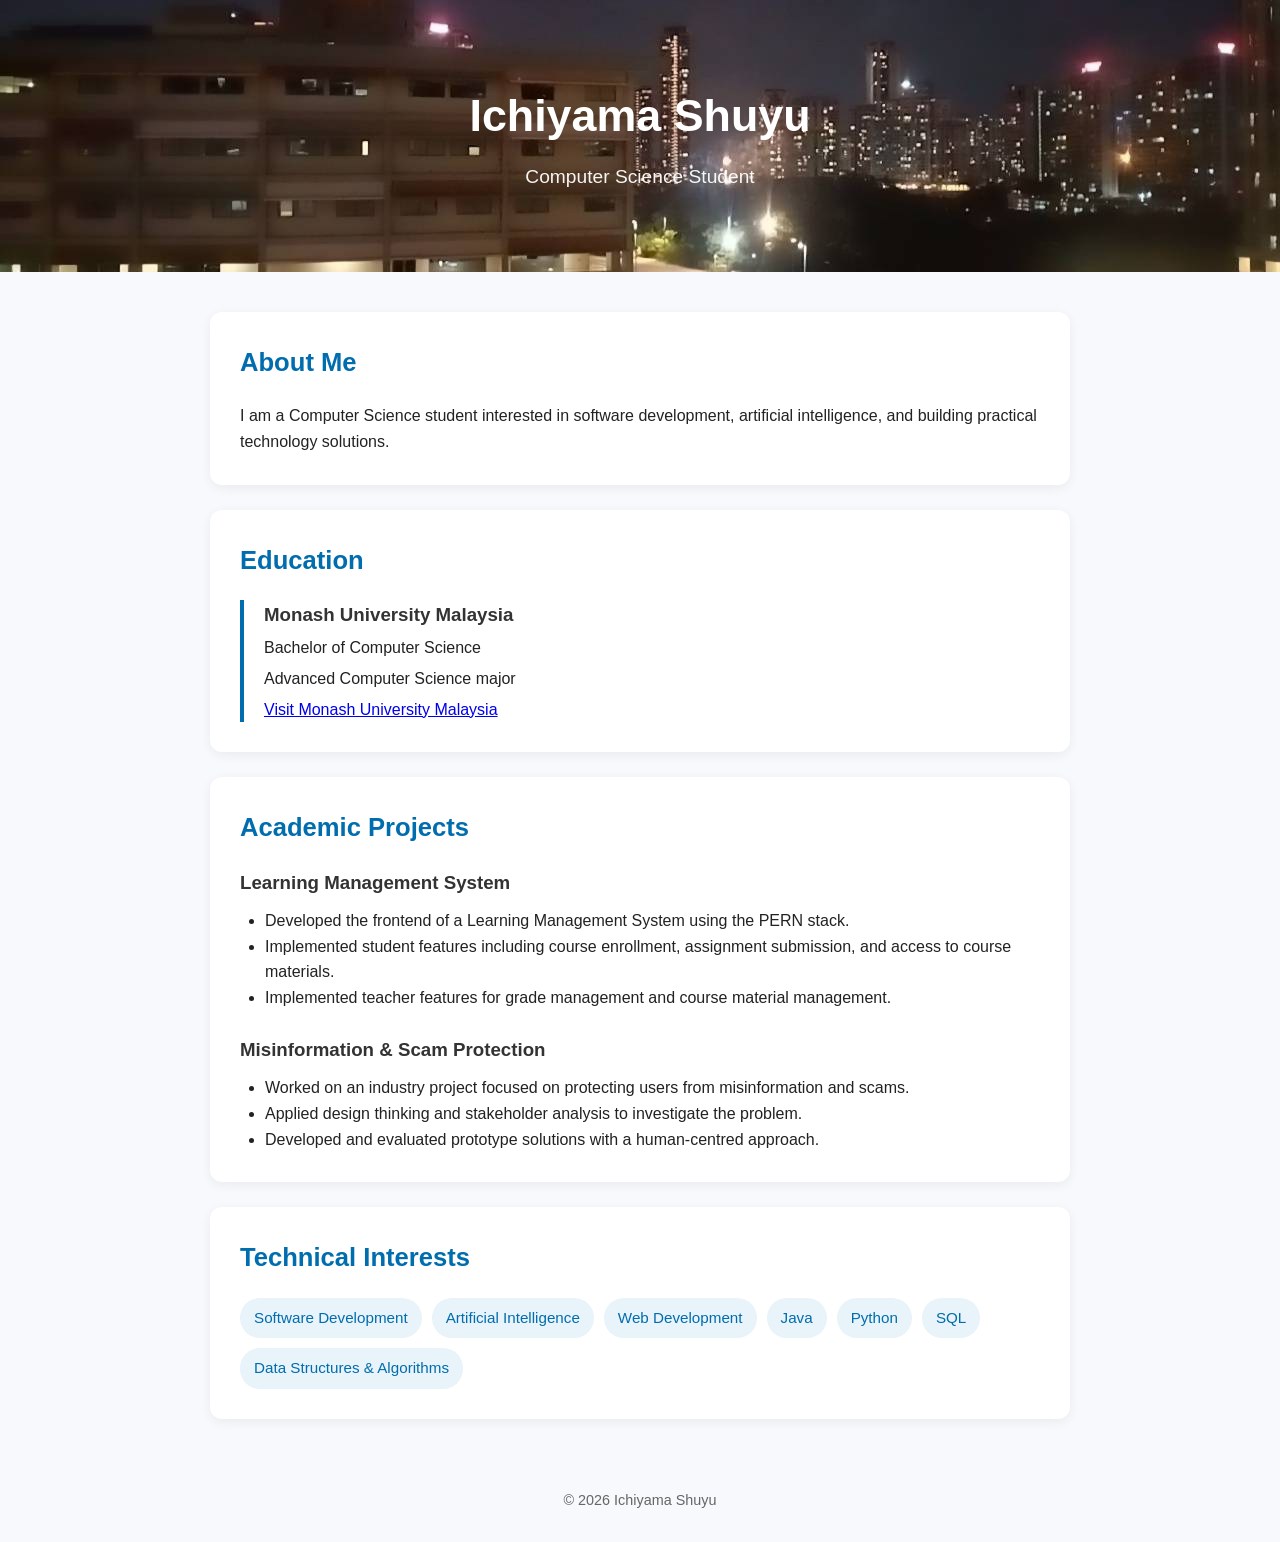
==== index.html @ ab6a2700 "Updated icon" ====
<!DOCTYPE html>
<html lang="en">
<head>
    <meta charset="UTF-8">
    <meta name="viewport" content="width=device-width, initial-scale=1.0">

    <title>Ichiyama Shuyu | Computer Science Student</title>
    <link rel="icon" type="image/png" href="icon1.png">

    <meta
        name="description"
        content="Portfolio of Ichiyama Shuyu, a Computer Science student at Monash University Malaysia."
    >

    <style>
        * {
            box-sizing: border-box;
            margin: 0;
            padding: 0;
        }

        body {
            font-family: Arial, Helvetica, sans-serif;
            line-height: 1.6;
            color: #222;
            background: #f7f9fc;
        }

        header {
            background-image: url('80186.jpg');
            background-size: cover;       /* Scales the image to cover the entire header */
            background-position: center; /* Centers the image */
            background-repeat: no-repeat;
            color: white;
            padding: 80px 20px;
            text-align: center;
        }

        header h1 {
            font-size: 2.8rem;
            margin-bottom: 10px;
        }

        header p {
            font-size: 1.2rem;
            opacity: 0.95;
        }

        main {
            max-width: 900px;
            margin: 40px auto;
            padding: 0 20px;
        }

        section {
            background: white;
            padding: 30px;
            margin-bottom: 25px;
            border-radius: 12px;
            box-shadow: 0 3px 12px rgba(0, 0, 0, 0.06);
        }

        h2 {
            color: #006dae;
            margin-bottom: 20px;
            font-size: 1.6rem;
        }

        h3 {
            margin-bottom: 5px;
            color: #333;
        }

        .education {
            border-left: 4px solid #006dae;
            padding-left: 20px;
        }

        .education p {
            margin-bottom: 5px;
        }

        .project {
            margin-bottom: 25px;
        }

        .project:last-child {
            margin-bottom: 0;
        }

        .project ul {
            margin-top: 10px;
            padding-left: 25px;
        }

        .skills {
            display: flex;
            flex-wrap: wrap;
            gap: 10px;
        }

        .skill {
            background: #e8f3fa;
            color: #006dae;
            padding: 8px 14px;
            border-radius: 20px;
            font-size: 0.95rem;
        }

        footer {
            text-align: center;
            padding: 30px 20px;
            color: #666;
            font-size: 0.9rem;
        }

        @media (max-width: 600px) {
            header {
                padding: 60px 20px;
            }

            header h1 {
                font-size: 2.2rem;
            }

            section {
                padding: 22px;
            }
        }
    </style>
</head>

<body>

    <header>
        <h1>Ichiyama Shuyu</h1>
        <p>Computer Science Student</p>
    </header>

    <main>

        <section>
            <h2>About Me</h2>
            <p>
                I am a Computer Science student interested in software development,
                artificial intelligence, and building practical technology solutions.
            </p>
        </section>

        <section>
            <h2>Education</h2>

            <div class="education">
                <h3>Monash University Malaysia</h3>
                <p>Bachelor of Computer Science</p>
                <p>Advanced Computer Science major</p>
                <a href="https://www.monash.edu.my/" target="_blank" rel="noopener noreferrer">
                    Visit Monash University Malaysia</a>
            </div>
        </section>

        <section>
            <h2>Academic Projects</h2>

            <div class="project">
                <h3>Learning Management System</h3>
                <ul>
                    <li>
                        Developed the frontend of a Learning Management System 
                        using the PERN stack.
                    </li>
                    <li>
                        Implemented student features including course enrollment, 
                        assignment submission, and access to course materials.
                    </li>
                    <li>
                        Implemented teacher features for grade management and 
                        course material management.
                    </li>
                </ul>
            </div>

            <div class="project">
                <h3>Misinformation &amp; Scam Protection</h3>
                <ul>
                    <li>
                        Worked on an industry project focused on protecting users
                        from misinformation and scams.
                    </li>
                    <li>
                        Applied design thinking and stakeholder analysis
                        to investigate the problem.
                    </li>
                    <li>
                        Developed and evaluated prototype solutions
                        with a human-centred approach.
                    </li>
                </ul>
            </div>
        </section>

        <section>
            <h2>Technical Interests</h2>

            <div class="skills">
                <span class="skill">Software Development</span>
                <span class="skill">Artificial Intelligence</span>
                <span class="skill">Web Development</span>
                <span class="skill">Java</span>
                <span class="skill">Python</span>
                <span class="skill">SQL</span>
                <span class="skill">Data Structures &amp; Algorithms</span>
            </div>
        </section>

    </main>

    <footer>
        <p>&copy; 2026 Ichiyama Shuyu</p>
    </footer>

</body>
</html>
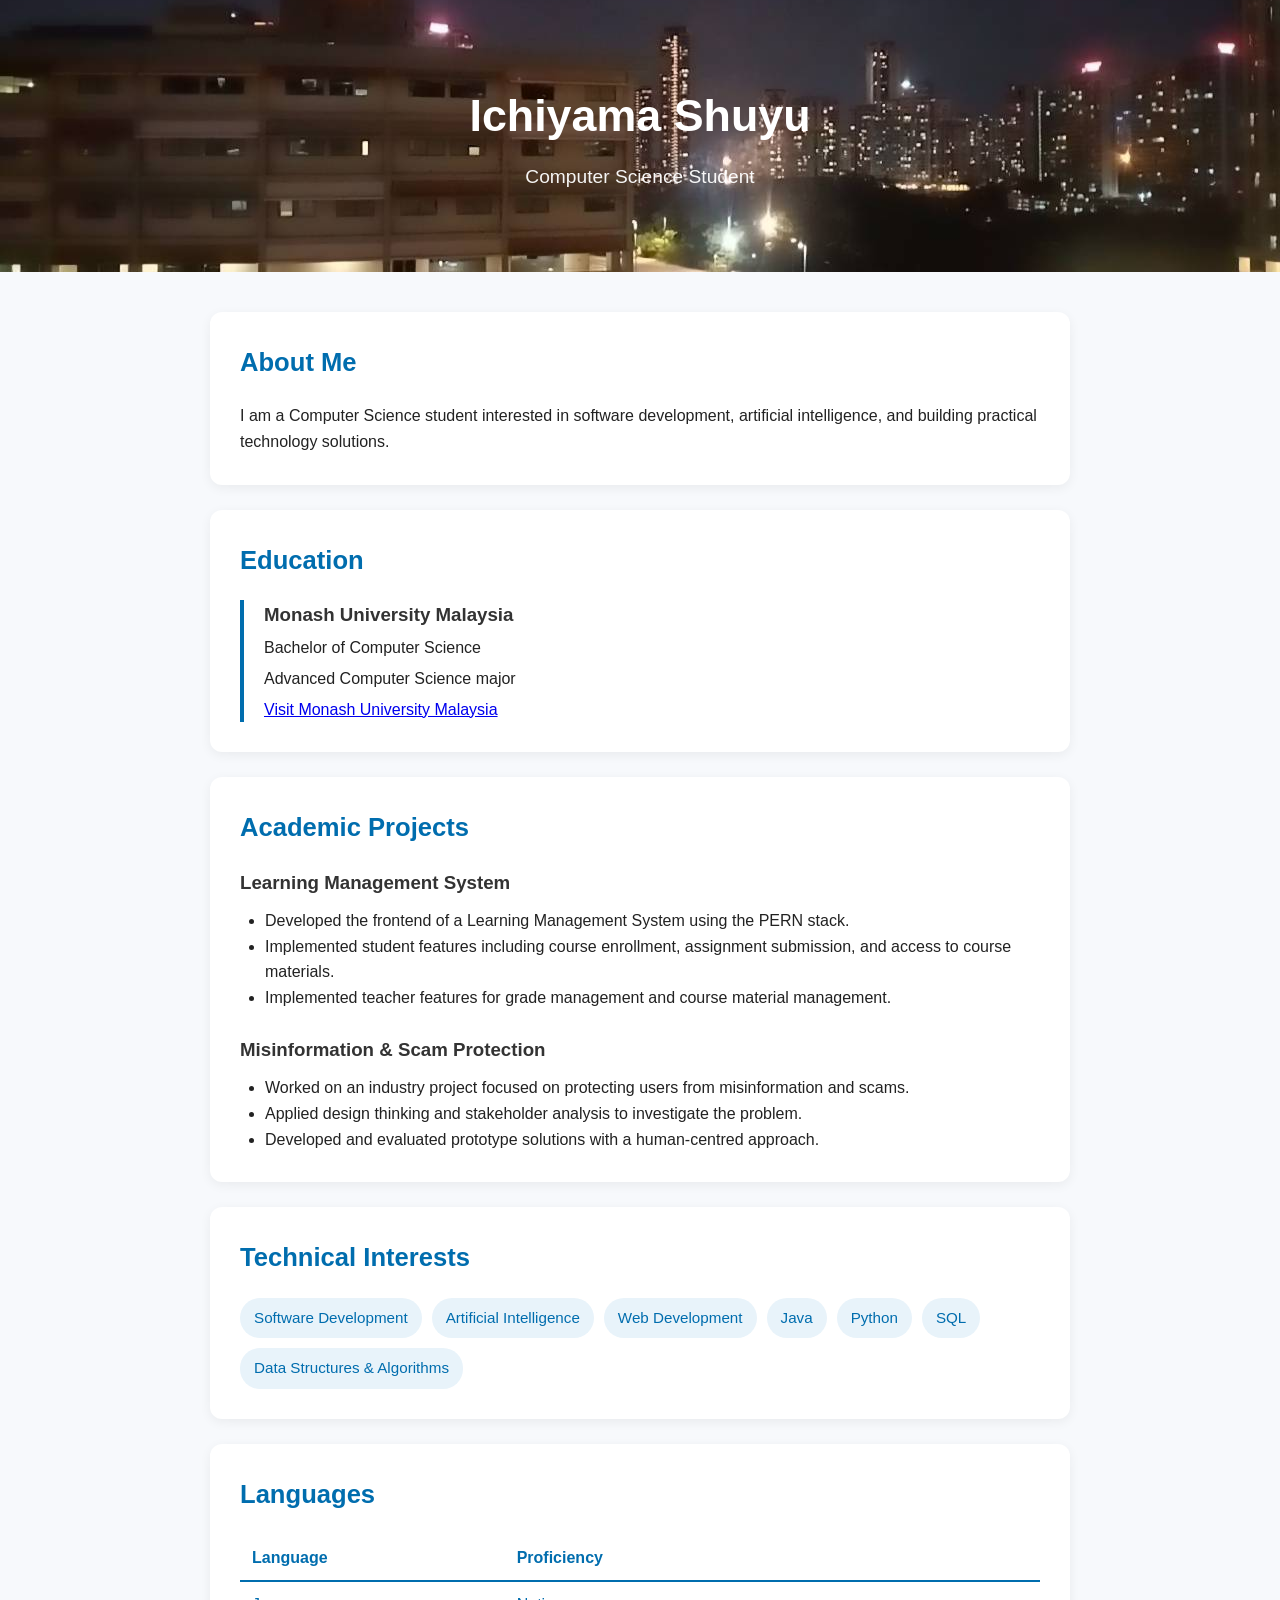
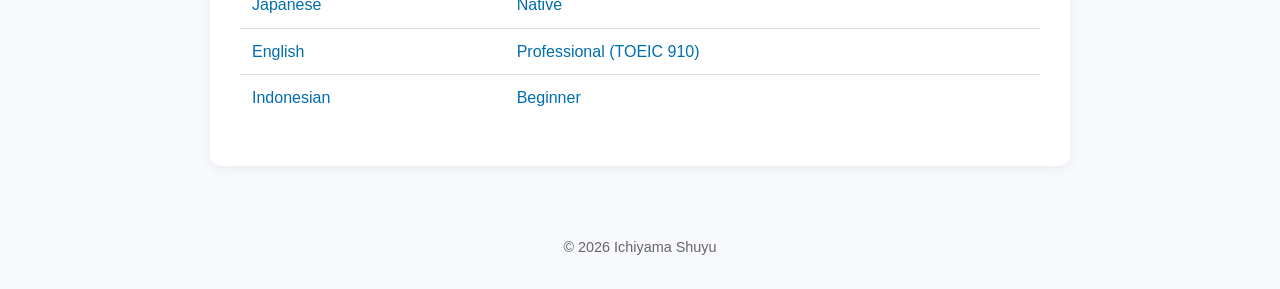
==== commit 80a7736a: "Added table for language" ====
--- a/index.html
+++ b/index.html
@@ -1,223 +1,135 @@
-<!DOCTYPE html>
+<!doctype html>
 <html lang="en">
-<head>
-    <meta charset="UTF-8">
-    <meta name="viewport" content="width=device-width, initial-scale=1.0">
+  <head>
+    <meta charset="UTF-8" />
+    <meta name="viewport" content="width=device-width, initial-scale=1.0" />
 
     <title>Ichiyama Shuyu | Computer Science Student</title>
-    <link rel="icon" type="image/png" href="icon1.png">
+
+    <link rel="icon" type="image/jpg" href="images/icon1.jpg" />
 
     <meta
-        name="description"
-        content="Portfolio of Ichiyama Shuyu, a Computer Science student at Monash University Malaysia."
-    >
+      name="description"
+      content="Portfolio of Ichiyama Shuyu, a Computer Science student at Monash University Malaysia."
+    />
 
-    <style>
-        * {
-            box-sizing: border-box;
-            margin: 0;
-            padding: 0;
-        }
+    <link rel="stylesheet" href="style.css" />
+  </head>
 
-        body {
-            font-family: Arial, Helvetica, sans-serif;
-            line-height: 1.6;
-            color: #222;
-            background: #f7f9fc;
-        }
-
-        header {
-            background-image: url('80186.jpg');
-            background-size: cover;       /* Scales the image to cover the entire header */
-            background-position: center; /* Centers the image */
-            background-repeat: no-repeat;
-            color: white;
-            padding: 80px 20px;
-            text-align: center;
-        }
-
-        header h1 {
-            font-size: 2.8rem;
-            margin-bottom: 10px;
-        }
-
-        header p {
-            font-size: 1.2rem;
-            opacity: 0.95;
-        }
-
-        main {
-            max-width: 900px;
-            margin: 40px auto;
-            padding: 0 20px;
-        }
-
-        section {
-            background: white;
-            padding: 30px;
-            margin-bottom: 25px;
-            border-radius: 12px;
-            box-shadow: 0 3px 12px rgba(0, 0, 0, 0.06);
-        }
-
-        h2 {
-            color: #006dae;
-            margin-bottom: 20px;
-            font-size: 1.6rem;
-        }
-
-        h3 {
-            margin-bottom: 5px;
-            color: #333;
-        }
-
-        .education {
-            border-left: 4px solid #006dae;
-            padding-left: 20px;
-        }
-
-        .education p {
-            margin-bottom: 5px;
-        }
-
-        .project {
-            margin-bottom: 25px;
-        }
-
-        .project:last-child {
-            margin-bottom: 0;
-        }
-
-        .project ul {
-            margin-top: 10px;
-            padding-left: 25px;
-        }
-
-        .skills {
-            display: flex;
-            flex-wrap: wrap;
-            gap: 10px;
-        }
-
-        .skill {
-            background: #e8f3fa;
-            color: #006dae;
-            padding: 8px 14px;
-            border-radius: 20px;
-            font-size: 0.95rem;
-        }
-
-        footer {
-            text-align: center;
-            padding: 30px 20px;
-            color: #666;
-            font-size: 0.9rem;
-        }
-
-        @media (max-width: 600px) {
-            header {
-                padding: 60px 20px;
-            }
-
-            header h1 {
-                font-size: 2.2rem;
-            }
-
-            section {
-                padding: 22px;
-            }
-        }
-    </style>
-</head>
-
-<body>
-
-    <header>
-        <h1>Ichiyama Shuyu</h1>
-        <p>Computer Science Student</p>
-    </header>
+  <body>
+    <div id="header"></div>
+    <!-- Header component is provided by js loadComponent function-->
 
     <main>
+      <section>
+        <h2>About Me</h2>
+        <p>
+          I am a Computer Science student interested in software development,
+          artificial intelligence, and building practical technology solutions.
+        </p>
+      </section>
 
-        <section>
-            <h2>About Me</h2>
-            <p>
-                I am a Computer Science student interested in software development,
-                artificial intelligence, and building practical technology solutions.
-            </p>
-        </section>
+      <section>
+        <h2>Education</h2>
 
-        <section>
-            <h2>Education</h2>
+        <div class="education">
+          <h3>Monash University Malaysia</h3>
+          <p>Bachelor of Computer Science</p>
+          <p>Advanced Computer Science major</p>
 
-            <div class="education">
-                <h3>Monash University Malaysia</h3>
-                <p>Bachelor of Computer Science</p>
-                <p>Advanced Computer Science major</p>
-                <a href="https://www.monash.edu.my/" target="_blank" rel="noopener noreferrer">
-                    Visit Monash University Malaysia</a>
-            </div>
-        </section>
+          <a
+            href="https://www.monash.edu.my/"
+            target="_blank"
+            rel="noopener noreferrer"
+          >
+            Visit Monash University Malaysia
+          </a>
+        </div>
+      </section>
 
-        <section>
-            <h2>Academic Projects</h2>
+      <section>
+        <h2>Academic Projects</h2>
 
-            <div class="project">
-                <h3>Learning Management System</h3>
-                <ul>
-                    <li>
-                        Developed the frontend of a Learning Management System 
-                        using the PERN stack.
-                    </li>
-                    <li>
-                        Implemented student features including course enrollment, 
-                        assignment submission, and access to course materials.
-                    </li>
-                    <li>
-                        Implemented teacher features for grade management and 
-                        course material management.
-                    </li>
-                </ul>
-            </div>
+        <div class="project">
+          <h3>Learning Management System</h3>
+          <ul>
+            <li>
+              Developed the frontend of a Learning Management System using the
+              PERN stack.
+            </li>
+            <li>
+              Implemented student features including course enrollment,
+              assignment submission, and access to course materials.
+            </li>
+            <li>
+              Implemented teacher features for grade management and course
+              material management.
+            </li>
+          </ul>
+        </div>
 
-            <div class="project">
-                <h3>Misinformation &amp; Scam Protection</h3>
-                <ul>
-                    <li>
-                        Worked on an industry project focused on protecting users
-                        from misinformation and scams.
-                    </li>
-                    <li>
-                        Applied design thinking and stakeholder analysis
-                        to investigate the problem.
-                    </li>
-                    <li>
-                        Developed and evaluated prototype solutions
-                        with a human-centred approach.
-                    </li>
-                </ul>
-            </div>
-        </section>
+        <div class="project">
+          <h3>Misinformation &amp; Scam Protection</h3>
+          <ul>
+            <li>
+              Worked on an industry project focused on protecting users from
+              misinformation and scams.
+            </li>
+            <li>
+              Applied design thinking and stakeholder analysis to investigate
+              the problem.
+            </li>
+            <li>
+              Developed and evaluated prototype solutions with a human-centred
+              approach.
+            </li>
+          </ul>
+        </div>
+      </section>
 
-        <section>
-            <h2>Technical Interests</h2>
+      <section>
+        <h2>Technical Interests</h2>
 
-            <div class="skills">
-                <span class="skill">Software Development</span>
-                <span class="skill">Artificial Intelligence</span>
-                <span class="skill">Web Development</span>
-                <span class="skill">Java</span>
-                <span class="skill">Python</span>
-                <span class="skill">SQL</span>
-                <span class="skill">Data Structures &amp; Algorithms</span>
-            </div>
-        </section>
+        <div class="skills">
+          <span class="skill">Software Development</span>
+          <span class="skill">Artificial Intelligence</span>
+          <span class="skill">Web Development</span>
+          <span class="skill">Java</span>
+          <span class="skill">Python</span>
+          <span class="skill">SQL</span>
+          <span class="skill">Data Structures &amp; Algorithms</span>
+        </div>
+      </section>
 
+      <section>
+        <h2>Languages</h2>
+        <div class="languages">
+          <table>
+            <tr>
+              <th>Language</th>
+              <th>Proficiency</th>
+            </tr>
+            <tr>
+              <td>Japanese</td>
+              <td>Native</td>
+            </tr>
+            <tr>
+              <td>English</td>
+              <td>Professional (TOEIC 910)</td>
+            </tr>
+            <tr>
+              <td>Indonesian</td>
+              <td>Beginner</td>
+            </tr>
+          </table>
+        </div>
+      </section>
     </main>
 
-    <footer>
-        <p>&copy; 2026 Ichiyama Shuyu</p>
-    </footer>
+    <div id="footer"></div>
+    <!-- Footer component is provided by js loadComponent function-->
 
-</body>
-</html>+    <script src="script.js"></script>
+    <!-- defining the src file -->
+  </body>
+</html>
--- a/style.css
+++ b/style.css
@@ -0,0 +1,144 @@
+* {
+    box-sizing: border-box;
+    margin: 0;
+    padding: 0;
+}
+
+body {
+    font-family: Arial, Helvetica, sans-serif;
+    line-height: 1.6;
+    color: #222;
+    background: #f7f9fc;
+}
+
+header {
+    background-image: url('images/headerPicture.jpg');
+    background-size: cover;
+    background-position: center;
+    background-repeat: no-repeat;
+    color: white;
+    padding: 80px 20px;
+    text-align: center;
+}
+
+header h1 {
+    font-size: 2.8rem;
+    margin-bottom: 10px;
+}
+
+header p {
+    font-size: 1.2rem;
+    opacity: 0.95;
+}
+
+main {
+    max-width: 900px;
+    margin: 40px auto;
+    padding: 0 20px;
+}
+
+section {
+    background: white;
+    padding: 30px;
+    margin-bottom: 25px;
+    border-radius: 12px;
+    box-shadow: 0 3px 12px rgba(0, 0, 0, 0.06);
+}
+
+h2 {
+    color: #006dae;
+    margin-bottom: 20px;
+    font-size: 1.6rem;
+}
+
+h3 {
+    margin-bottom: 5px;
+    color: #333;
+}
+
+.education {
+    border-left: 4px solid #006dae;
+    padding-left: 20px;
+}
+
+.education p {
+    margin-bottom: 5px;
+}
+
+.project {
+    margin-bottom: 25px;
+}
+
+.project:last-child {
+    margin-bottom: 0;
+}
+
+.project ul {
+    margin-top: 10px;
+    padding-left: 25px;
+}
+
+.skills {
+    display: flex;
+    flex-wrap: wrap;
+    gap: 10px;
+}
+
+.skill {
+    background: #e8f3fa;
+    color: #006dae;
+    padding: 8px 14px;
+    border-radius: 20px;
+    font-size: 0.95rem;
+}
+
+.languages {
+    margin-bottom: 15px;
+    color: #006dae;
+}
+
+.languages table {
+    width: 100%;
+    border-collapse: collapse;
+}
+
+.languages th,
+.languages td {
+    padding: 10px 12px;
+    text-align: left;
+    border-bottom: 1px solid #ddd;
+}
+
+.languages th {
+    font-weight: bold;
+    border-bottom: 2px solid #006dae;
+}
+
+.languages tr:last-child td {
+    border-bottom: none;
+}
+
+.languages tr:hover {
+    background-color: #f5f9fc;
+}
+
+footer {
+    text-align: center;
+    padding: 30px 20px;
+    color: #666;
+    font-size: 0.9rem;
+}
+
+@media (max-width: 600px) {
+    header {
+        padding: 60px 20px;
+    }
+
+    header h1 {
+        font-size: 2.2rem;
+    }
+
+    section {
+        padding: 22px;
+    }
+}
